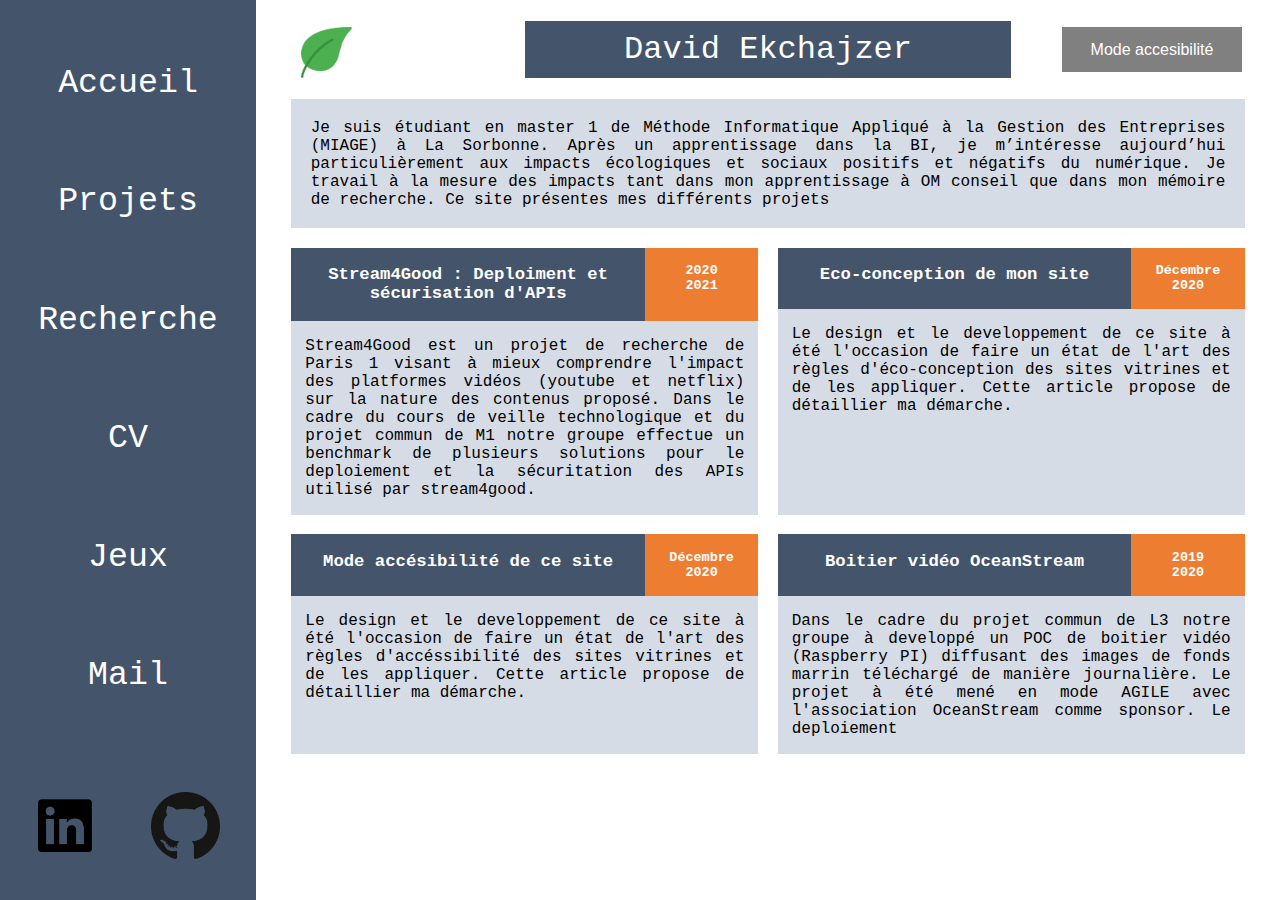
==== index.html @ 71c20ae8 "Initial commit" ====
<!DOCTYPE html>
<html>

<head>
    <title>Page Accueil - David Ekchajzer</title>
    <link rel="icon" type="image/png" sizes="16x16" href="favicon.png">
    <meta charset="utf-8" />
</head>

<body>
    <div id="pageBody">
        <div id="lefNav">
            <nav>
                <ul>
                    <li class="navElement"><a href="index.html" class="navElementLink">Accueil</a></li>
                    <li class="navElement"><a href="Projets/Projets.html" class="navElementLink">Projets</a></li>
                    <li class="navElement"><a href="Recherche/Recherche.html" class="navElementLink">Recherche</a></li>
                    <li class="navElement"><a href="CV/CV.html" class="navElementLink">CV</a></li>
                    <li class="navElement"><a href="Jeux/Jeux.html" class="navElementLink">Jeux</a></li>
                    <li class="navElement"><a href="mailto:da.ekchajzer@gmail.com" class="navElementLink">Mail</a></li>
                </ul>
            </nav>

            <div id="logosFooter">
                <a href="https://www.linkedin.com/in/david-ekchajzer/"><img alt="Logo Linkedin" class="logoFooterLinkedin" src="logoLinkedin.png"></a>
                <a href="https://github.com/da-ekchajzer"><img alt="Logo Github" class="logoFooterGit" src="logoGithub.png"></a>
            </div>
        </div>

        <div id="rightContent">
            <div id="headerContent">
                <div id="pageTitle">
                    <h1>David Ekchajzer</h1>
                </div>

            </div>

            <div id="bodyContent">
                <p id="presentationParagraph">Je suis étudiant en master 1 de Méthode Informatique Appliqué à la Gestion des Entreprises (MIAGE) à La Sorbonne. Après un apprentissage dans la BI, je m’intéresse aujourd’hui particulièrement aux impacts écologiques et sociaux positifs et négatifs du numérique. Je travail à la mesure des impacts tant dans mon apprentissage à OM conseil que dans mon mémoire de recherche.
                    Ce site présentes mes différents projets </p>

                <div id="previews">

                    <a class="articlePreview" href="https://stream-for-good.miage.dev/" target="_blank">
                        <div class="previewHeader">
                            <div class="previewTitle">
                                <h2>Stream4Good : Deploiment et sécurisation d'APIs</h2>
                            </div>
                            <div class="previewDate">
                                <h2>2020 <br> 2021</h2>
                            </div>

                        </div>
                        <p class="previewBody">
                            Stream4Good est un projet de recherche de Paris 1 visant à mieux comprendre l'impact des platformes vidéos (youtube et netflix) sur la nature des contenus proposé. Dans le cadre du cours de veille technologique et du projet commun de M1 notre groupe effectue un benchmark de plusieurs solutions pour le deploiement et la sécuritation des APIs utilisé par stream4good.
                        </p>
                    </a>

                    <a class="articlePreview" href="Articles/article.html">
                        <div class="previewHeader">
                            <div class="previewTitle">
                                <h2>Eco-conception de mon site</h2>
                            </div>
                            <div class="previewDate">
                                <h2>Décembre 2020</h2>
                            </div>

                        </div>
                        <p class="previewBody">
                            Le design et le developpement de ce site à été l'occasion de faire un état de l'art des règles d'éco-conception des sites vitrines et de les appliquer. Cette article propose de détaillier ma démarche.
                        </p>
                    </a>

                    <a class="articlePreview" href="Articles/article.html">
                        <div class="previewHeader">
                            <div class="previewTitle">
                                <h2>Mode accésibilité de ce site</h2>
                            </div>
                            <div class="previewDate">
                                <h2>Décembre 2020</h2>
                            </div>

                        </div>
                        <p class="previewBody">
                            Le design et le developpement de ce site à été l'occasion de faire un état de l'art des règles d'accéssibilité des sites vitrines et de les appliquer. Cette article propose de détaillier ma démarche.
                        </p>
                    </a>

                    <a class="articlePreview" href="Articles/OceanBox%20-%20Rendu%20Projet%20Commun%20-%202019.2020v2.pdf" target="_blank">
                        <div class="previewHeader">
                            <div class="previewTitle">
                                <h2>Boitier vidéo OceanStream</h2>
                            </div>
                            <div class="previewDate">
                                <h2>2019<br>2020</h2>
                            </div>

                        </div>
                        <p class="previewBody">
                            Dans le cadre du projet commun de L3 notre groupe à developpé un POC de boitier vidéo (Raspberry PI) diffusant des images de fonds marrin téléchargé de manière journalière. Le projet à été mené en mode AGILE avec l'association OceanStream comme sponsor. Le deploiement
                        </p>
                    </a>



                </div>
            </div>

        </div>


        <div id="logosConception">
            <div class="tooltip">
                <span class="tooltiptext">Cette page emet environ Xg CO2-eq.</span>
                <a class="logoEcoConception" href="Articles/article.html"><img tabindex="3" class="logoConceptionimg" alt="Accesibility implementation" src="leaf.png"></a>

            </div>
        </div>

        <button id="AccesibilityButton" tabindex="1" type="button" onclick="buttonAccessibility();">Mode accesibilité</button>
    </div>
</body>

<script>
    function loadStyleSheet(CSShref) {
        var head = document.head;
        var link = document.createElement("link");

        link.type = "text/css";
        link.rel = "stylesheet";
        link.href = CSShref;

        head.appendChild(link);
    }

    function loadNormalStyleSheet() {
        loadStyleSheet("CSS/stylesheet.css")
    }


    function loadAccesibilityStyleSheet() {
        loadStyleSheet("CSS/accessibilityStyleSheet.css")
    }

    function buttonAccessibility() {
        var elementBody = document.getElementsByTagName("body")[0]
        elementBody.setAttribute("hidden", true);

        if (document.querySelectorAll('link[rel=stylesheet]')[0].getAttribute("href").endsWith("accessibilityStyleSheet.css")) {
            removeStyleSheet();
            loadNormalStyleSheet();
            localStorage.setItem("mode", "normal");

        } else {
            removeStyleSheet();
            loadAccesibilityStyleSheet();
            localStorage.setItem("mode", "accesibility");
        }

        elementBody.removeAttribute("hidden");
    }

    function removeStyleSheet() {
        var elements = document.querySelectorAll('link[rel=stylesheet]');
        elements[0].parentNode.removeChild(elements[0]);
    }


    if (localStorage.getItem("mode") == "accesibility") {
        loadAccesibilityStyleSheet();
    } else {
        loadNormalStyleSheet();
    }
</script></html>
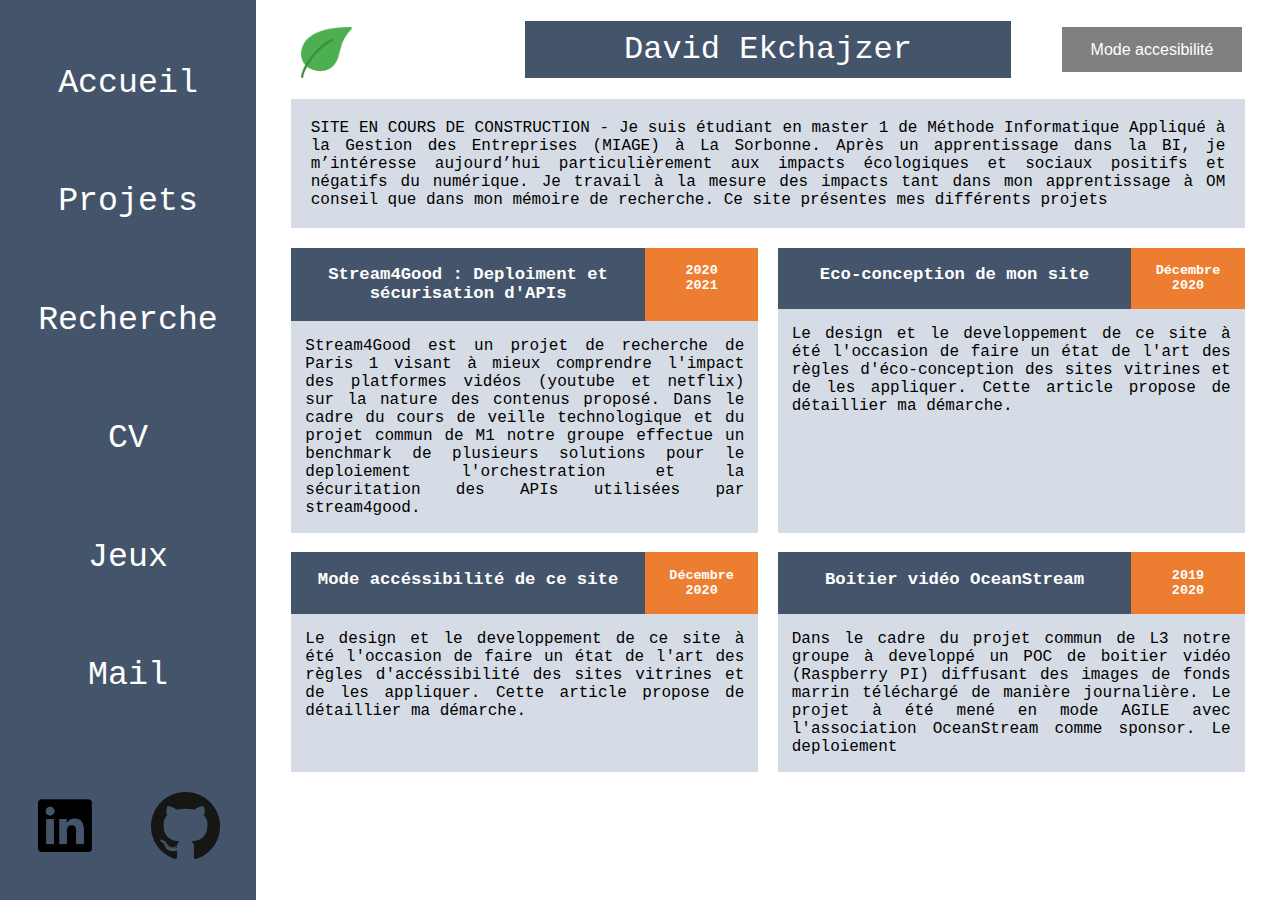
==== commit 43adc9cd: "En cours de construction" ====
--- a/index.html
+++ b/index.html
@@ -36,7 +36,7 @@
             </div>
 
             <div id="bodyContent">
-                <p id="presentationParagraph">Je suis étudiant en master 1 de Méthode Informatique Appliqué à la Gestion des Entreprises (MIAGE) à La Sorbonne. Après un apprentissage dans la BI, je m’intéresse aujourd’hui particulièrement aux impacts écologiques et sociaux positifs et négatifs du numérique. Je travail à la mesure des impacts tant dans mon apprentissage à OM conseil que dans mon mémoire de recherche.
+                <p id="presentationParagraph">SITE EN COURS DE CONSTRUCTION - Je suis étudiant en master 1 de Méthode Informatique Appliqué à la Gestion des Entreprises (MIAGE) à La Sorbonne. Après un apprentissage dans la BI, je m’intéresse aujourd’hui particulièrement aux impacts écologiques et sociaux positifs et négatifs du numérique. Je travail à la mesure des impacts tant dans mon apprentissage à OM conseil que dans mon mémoire de recherche.
                     Ce site présentes mes différents projets </p>
 
                 <div id="previews">
@@ -52,11 +52,11 @@
 
                         </div>
                         <p class="previewBody">
-                            Stream4Good est un projet de recherche de Paris 1 visant à mieux comprendre l'impact des platformes vidéos (youtube et netflix) sur la nature des contenus proposé. Dans le cadre du cours de veille technologique et du projet commun de M1 notre groupe effectue un benchmark de plusieurs solutions pour le deploiement et la sécuritation des APIs utilisé par stream4good.
+                             Stream4Good est un projet de recherche de Paris 1 visant à mieux comprendre l'impact des platformes vidéos (youtube et netflix) sur la nature des contenus proposé. Dans le cadre du cours de veille technologique et du projet commun de M1 notre groupe effectue un benchmark de plusieurs solutions pour le deploiement l'orchestration et la sécuritation des APIs utilisées par stream4good.
                         </p>
                     </a>
 
-                    <a class="articlePreview" href="Articles/article.html">
+                    <a class="articlePreview" href="Articles/EcoconceptionDuSite.html">
                         <div class="previewHeader">
                             <div class="previewTitle">
                                 <h2>Eco-conception de mon site</h2>
@@ -71,10 +71,10 @@
                         </p>
                     </a>
 
-                    <a class="articlePreview" href="Articles/article.html">
+                    <a class="articlePreview" href="Articles/ModeAccessibilite.html">
                         <div class="previewHeader">
                             <div class="previewTitle">
-                                <h2>Mode accésibilité de ce site</h2>
+                                <h2>Mode accéssibilité de ce site</h2>
                             </div>
                             <div class="previewDate">
                                 <h2>Décembre 2020</h2>
@@ -112,7 +112,7 @@
         <div id="logosConception">
             <div class="tooltip">
                 <span class="tooltiptext">Cette page emet environ Xg CO2-eq.</span>
-                <a class="logoEcoConception" href="Articles/article.html"><img tabindex="3" class="logoConceptionimg" alt="Accesibility implementation" src="leaf.png"></a>
+                <a class="logoEcoConception" href="Articles/CaculetteImpactPage.html"><img tabindex="3" class="logoConceptionimg" alt="Accesibility implementation" src="leaf.png"></a>
 
             </div>
         </div>
